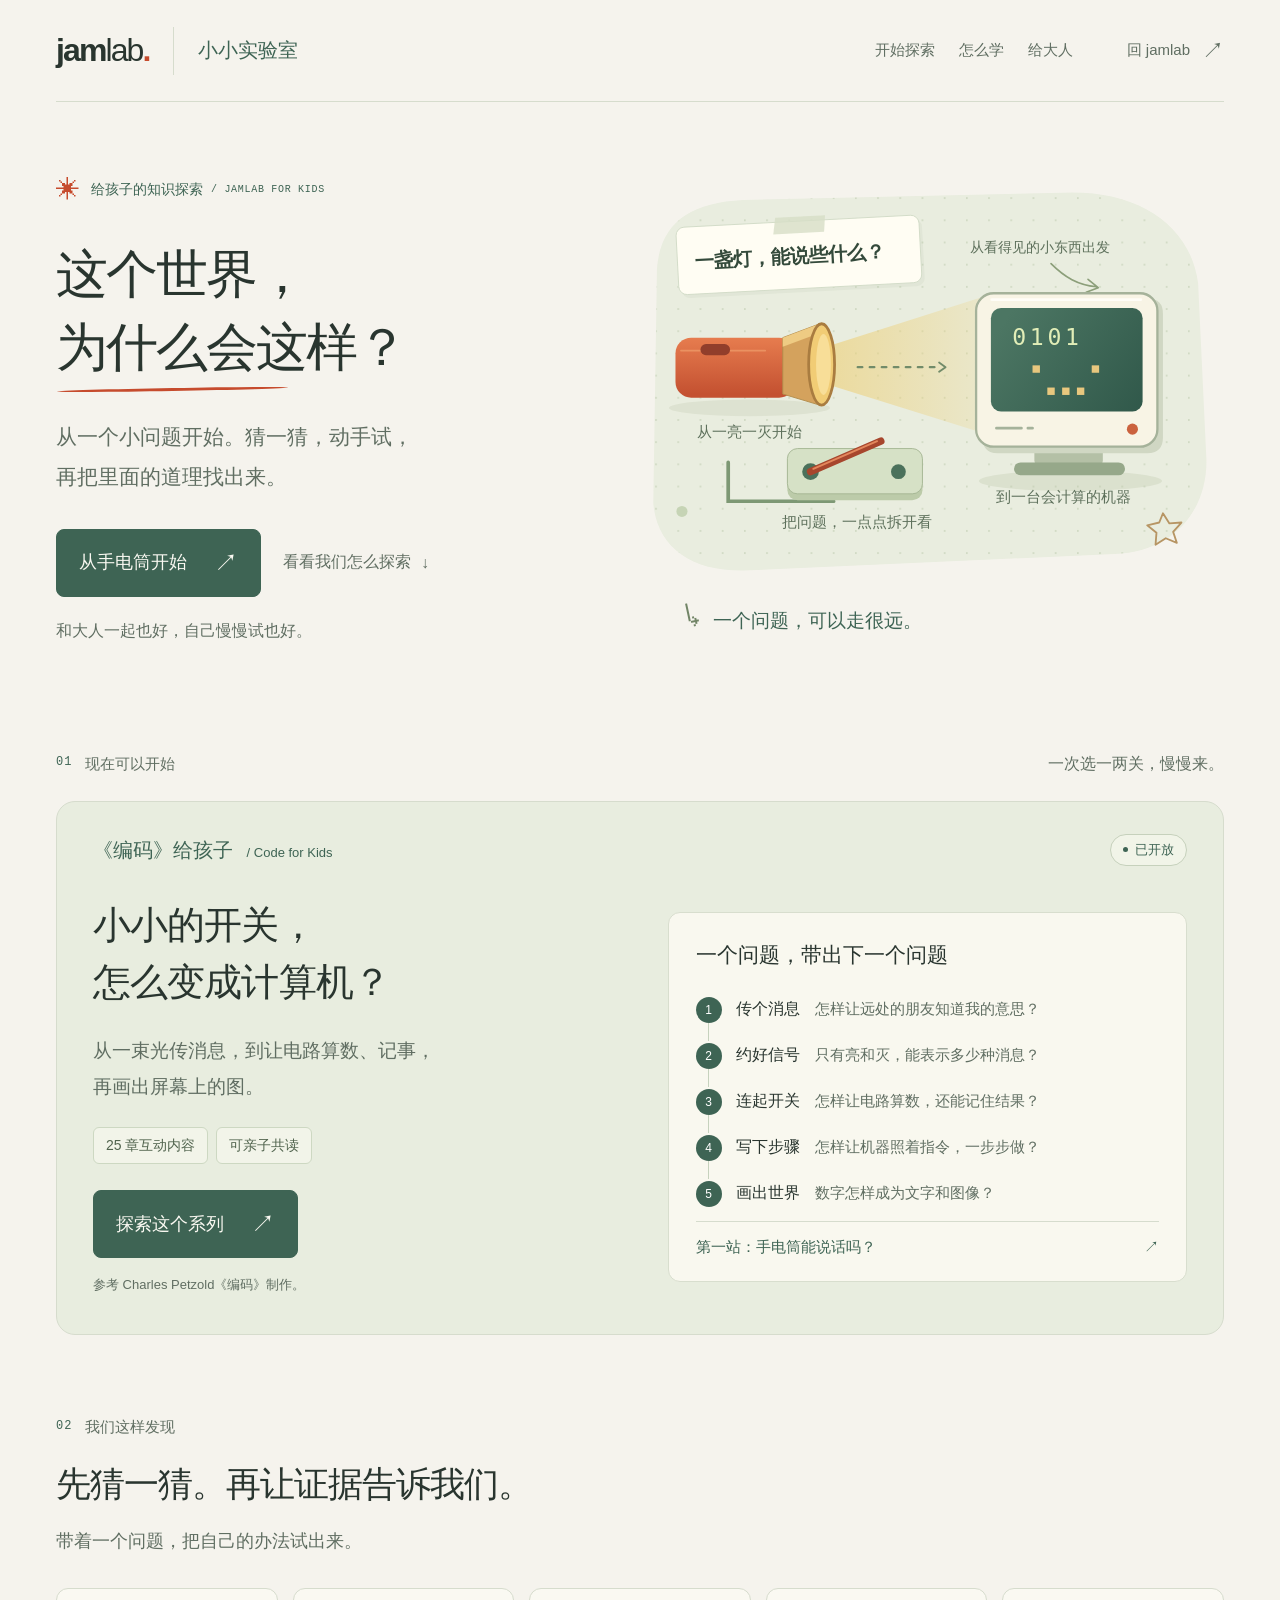
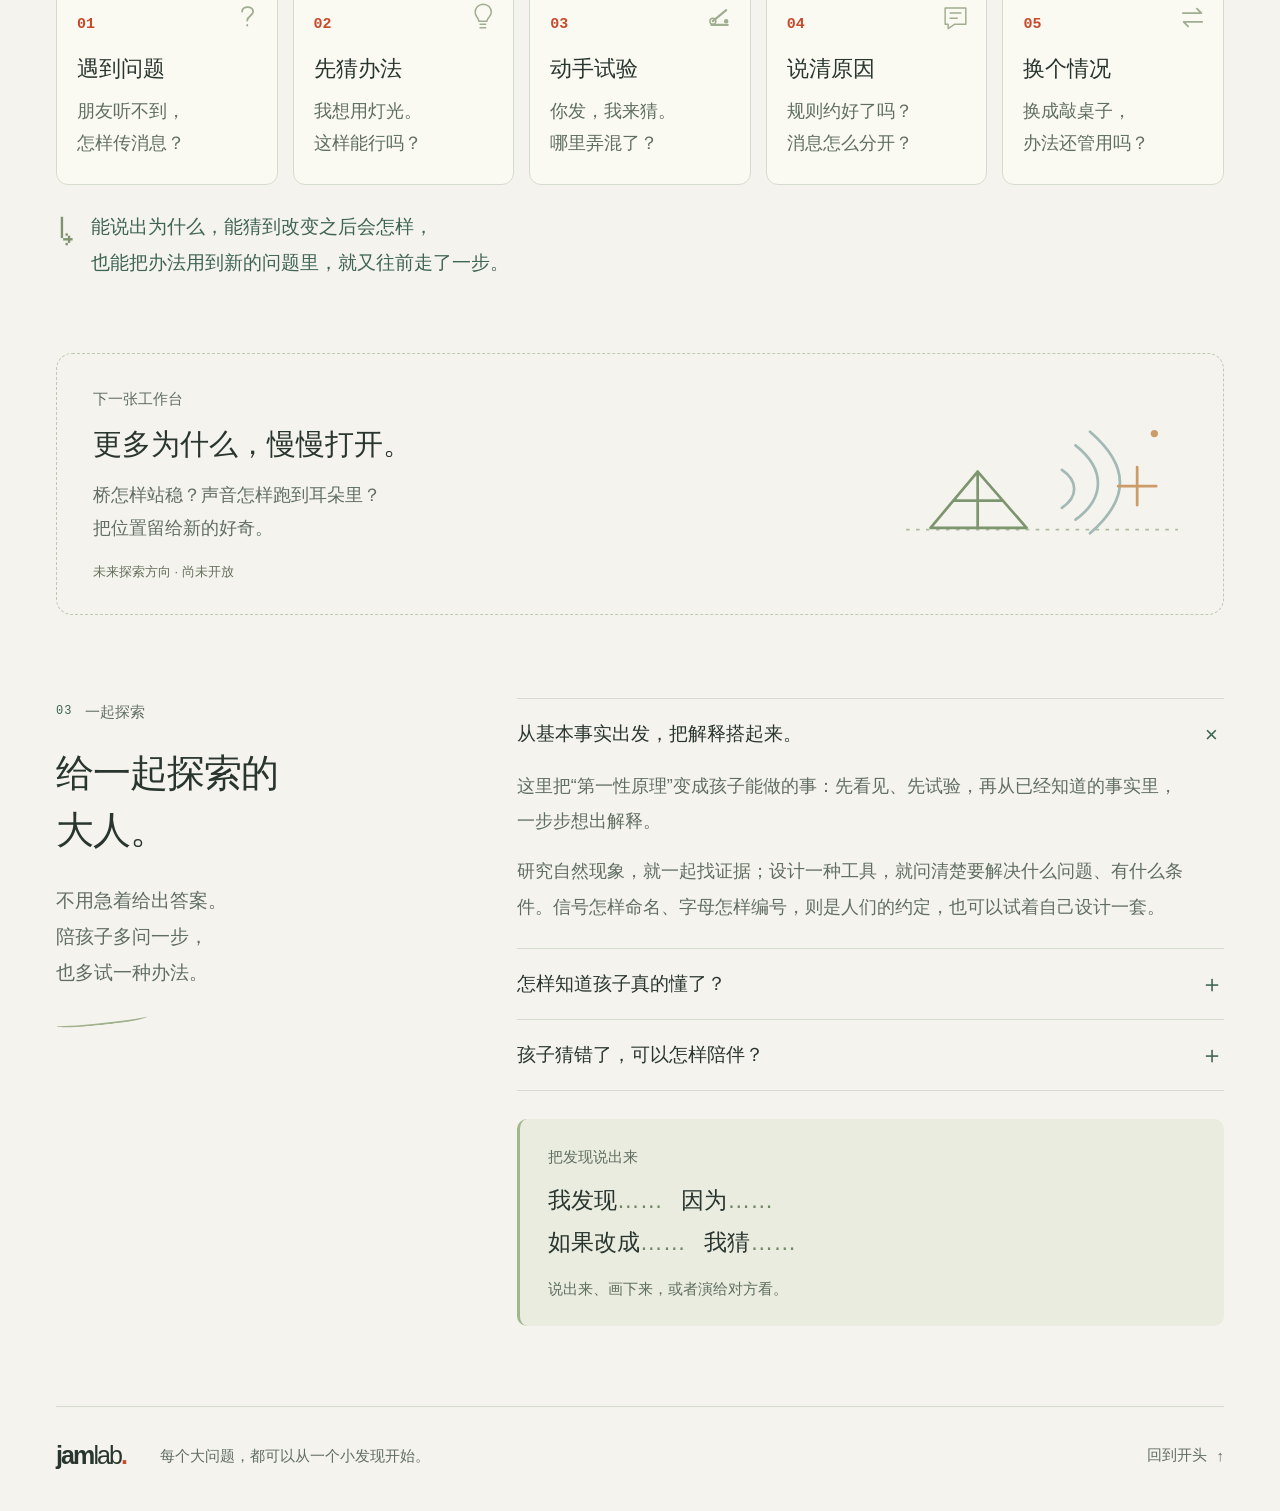
==== kids/index.html @ 2fcd4304 "Add Little Lab children's learning hub" ====
<!doctype html>
<html lang="zh-CN">
<head>
  <meta charset="UTF-8">
  <meta name="viewport" content="width=device-width, initial-scale=1">
  <meta name="theme-color" content="#f5f3ed">
  <meta name="description" content="jamlab 小小实验室，给孩子的知识探索。从一个小问题开始，猜一猜、动手试，理解世界为什么会这样。第一站：《编码》给孩子。">
  <title>小小实验室 — 这个世界，为什么会这样？ · jamlab</title>
  <link rel="canonical" href="https://jamlabq.github.io/kids/">
  <link rel="icon" href="../assets/favicon.svg" type="image/svg+xml">
  <link rel="stylesheet" href="styles.css">
</head>
<body>
  <a class="skip-link" href="#main">跳到主要内容</a>
  <header class="site-header page-width">
    <a class="brand" href="../" aria-label="jamlab 首页">jam<span>lab</span><i>.</i></a>
    <a class="series-name" href="./" aria-current="page">小小实验室</a>
    <nav aria-label="小小实验室导航">
      <a href="#explore">开始探索</a>
      <a href="#how">怎么学</a>
      <a href="#grownups">给大人</a>
    </nav>
    <a class="back-link" href="../">回 jamlab <span aria-hidden="true">↗</span></a>
  </header>

  <main id="main" class="page-width">
    <section class="hero" aria-labelledby="hero-title">
      <div class="hero-copy">
        <p class="eyebrow"><span class="tiny-star" aria-hidden="true">✳</span> 给孩子的知识探索 <span class="english-label">/ JAMLAB FOR KIDS</span></p>
        <h1 id="hero-title">这个世界，<br><span class="underlined">为什么会这样？</span></h1>
        <p class="hero-intro">从一个小问题开始。<br class="mobile-break">猜一猜，动手试，<br>再把里面的道理找出来。</p>
        <div class="hero-actions">
          <a class="button" href="https://jamlabq.github.io/code-for-kids/ch1-flashlight.html">从手电筒开始 <span aria-hidden="true">↗</span></a>
          <a class="text-link" href="#how">看看我们怎么探索 <span aria-hidden="true">↓</span></a>
        </div>
        <p class="small-note">和大人一起也好，自己慢慢试也好。</p>
      </div>
      <figure class="workbench">
        <img src="workbench.svg" width="640" height="450" alt="探索工作台上的手电筒、开关、记录纸和小电脑，串起从灯光到计算机的学习线索。" fetchpriority="high">
        <figcaption><span class="sketch-arrow" aria-hidden="true">↳</span> 一个问题，可以走很远。</figcaption>
      </figure>
    </section>

    <section id="explore" class="section explore" aria-labelledby="explore-title">
      <div class="section-heading"><h2 id="explore-title" class="section-label"><span>01</span> 现在可以开始</h2><p>一次选一两关，慢慢来。</p></div>
      <article class="course-card" aria-labelledby="course-title">
        <div class="course-top"><p>《编码》给孩子 <span lang="en">/ Code for Kids</span></p><span class="open-badge"><i aria-hidden="true"></i> 已开放</span></div>
        <div class="course-layout">
          <div class="course-copy">
            <h3 id="course-title">小小的开关，<br>怎么变成计算机？</h3>
            <p>从一束光传消息，到让电路算数、记事，<br class="wide-break">再画出屏幕上的图。</p>
            <ul class="course-tags" aria-label="专题特点"><li>25 章互动内容</li><li>可亲子共读</li></ul>
            <a class="button" href="https://jamlabq.github.io/code-for-kids/">探索这个系列 <span aria-hidden="true">↗</span></a>
            <p class="course-credit">参考 Charles Petzold《编码》制作。</p>
          </div>
          <div class="course-route">
            <h4>一个问题，带出下一个问题</h4>
            <ol class="question-path">
              <li><span class="path-number">1</span><div><strong>传个消息</strong><span>怎样让远处的朋友知道我的意思？</span></div></li>
              <li><span class="path-number">2</span><div><strong>约好信号</strong><span>只有亮和灭，能表示多少种消息？</span></div></li>
              <li><span class="path-number">3</span><div><strong>连起开关</strong><span>怎样让电路算数，还能记住结果？</span></div></li>
              <li><span class="path-number">4</span><div><strong>写下步骤</strong><span>怎样让机器照着指令，一步步做？</span></div></li>
              <li><span class="path-number">5</span><div><strong>画出世界</strong><span>数字怎样成为文字和图像？</span></div></li>
            </ol>
            <a class="first-stop" href="https://jamlabq.github.io/code-for-kids/ch1-flashlight.html"><span>第一站：手电筒能说话吗？</span><span aria-hidden="true">↗</span></a>
          </div>
        </div>
      </article>
    </section>

    <section id="how" class="section method" aria-labelledby="method-title">
      <p class="section-label"><span>02</span> 我们这样发现</p>
      <h2 id="method-title">先猜一猜。<br class="mobile-break">再让证据告诉我们。</h2>
      <p class="section-intro">带着一个问题，把自己的办法试出来。</p>
      <ol class="discovery-steps">
        <li><span class="step-number" aria-hidden="true">01</span><div><h3>遇到问题</h3><p>朋友听不到，<br>怎样传消息？</p></div><svg class="step-mark" viewBox="0 0 42 42" fill="none" aria-hidden="true"><path d="M15 13c0-8 15-8 15 0 0 6-8 6-8 12M22 31v1" stroke="currentColor" stroke-width="2.5" stroke-linecap="round"/></svg></li>
        <li><span class="step-number" aria-hidden="true">02</span><div><h3>先猜办法</h3><p>我想用灯光。<br>这样能行吗？</p></div><svg class="step-mark" viewBox="0 0 42 42" fill="none" aria-hidden="true"><path d="M17 30h9M17 35h9M16 26c0-5-5-6-5-12a11 11 0 0 1 22 0c0 6-6 7-6 12Z" stroke="currentColor" stroke-width="2" stroke-linejoin="round"/></svg></li>
        <li><span class="step-number" aria-hidden="true">03</span><div><h3>动手试验</h3><p>你发，我来猜。<br>哪里弄混了？</p></div><svg class="step-mark" viewBox="0 0 42 42" fill="none" aria-hidden="true"><path d="M10 31h22M12 26l18-15" stroke="currentColor" stroke-width="3" stroke-linecap="round"/><circle cx="12" cy="26" r="4" stroke="currentColor" stroke-width="2"/><circle cx="30" cy="26" r="3" fill="currentColor"/></svg></li>
        <li><span class="step-number" aria-hidden="true">04</span><div><h3>说清原因</h3><p>规则约好了吗？<br>消息怎么分开？</p></div><svg class="step-mark" viewBox="0 0 42 42" fill="none" aria-hidden="true"><path d="M7 8h28v22H20l-9 6v-6H7Z" stroke="currentColor" stroke-width="2" stroke-linejoin="round"/><path d="M13 15h16M13 22h11" stroke="currentColor" stroke-width="2"/></svg></li>
        <li><span class="step-number" aria-hidden="true">05</span><div><h3>换个情况</h3><p>换成敲桌子，<br>办法还管用吗？</p></div><svg class="step-mark" viewBox="0 0 42 42" fill="none" aria-hidden="true"><path d="M8 15h25l-6-6M34 27H9l6 6" stroke="currentColor" stroke-width="2.5" stroke-linecap="round" stroke-linejoin="round"/></svg></li>
      </ol>
      <div class="understanding-note"><span aria-hidden="true">↳</span><p>能说出<strong>为什么</strong>，能猜到<strong>改变之后会怎样</strong>，<br class="wide-break">也能把办法用到<strong>新的问题</strong>里，就又往前走了一步。</p></div>
    </section>

    <section class="future-workbench" aria-labelledby="future-title">
      <div><p class="section-label">下一张工作台</p><h2 id="future-title">更多为什么，<br class="mobile-break">慢慢打开。</h2><p>桥怎样站稳？声音怎样跑到耳朵里？<br>把位置留给新的好奇。</p><span class="future-status">未来探索方向 · 尚未开放</span></div>
      <svg class="future-illustration" viewBox="0 0 320 164" fill="none" aria-hidden="true"><path d="M10 132h300" stroke="#aebda0" stroke-width="2" stroke-dasharray="4 7"/><path d="m37 130 52-62 54 62M37 130H143M62 100h55M89 68v62" stroke="#7e9670" stroke-width="3" stroke-linecap="round" stroke-linejoin="round"/><path d="M182 108c18-12 18-30 0-42M197 121c33-24 33-56 0-82M213 136c44-38 44-74 0-112" stroke="#a2b9b6" stroke-width="3" stroke-linecap="round"/><path d="M265 63v42M244 84h42" stroke="#cb9b68" stroke-width="3" stroke-linecap="round"/><circle cx="284" cy="26" r="4" fill="#cb9b68"/></svg>
    </section>

    <section id="grownups" class="section grownups" aria-labelledby="grownups-title">
      <div class="grownups-intro"><p class="section-label"><span>03</span> 一起探索</p><h2 id="grownups-title">给一起探索的<br>大人。</h2><p>不用急着给出答案。<br>陪孩子多问一步，<br>也多试一种办法。</p><span class="pencil-line" aria-hidden="true"></span></div>
      <div class="parent-notes">
        <details open>
          <summary>从基本事实出发，把解释搭起来。<span aria-hidden="true">＋</span></summary>
          <div class="detail-body"><p>这里把“第一性原理”变成孩子能做的事：先看见、先试验，再从已经知道的事实里，一步步想出解释。</p><p>研究自然现象，就一起找证据；设计一种工具，就问清楚要解决什么问题、有什么条件。信号怎样命名、字母怎样编号，则是人们的约定，也可以试着自己设计一套。</p></div>
        </details>
        <details>
          <summary>怎样知道孩子真的懂了？<span aria-hidden="true">＋</span></summary>
          <div class="detail-body"><p>请孩子用自己的话、图画或演示来解释。再改一个条件，先猜结果，然后一起验证。</p><p>比如用灯传消息后，问：“去掉中间的停顿，还能读懂吗？”“换成敲桌子，这个办法还管用吗？”能找到问题、说明原因、尝试改进，都是理解在发生的证据。</p></div>
        </details>
        <details>
          <summary>孩子猜错了，可以怎样陪伴？<span aria-hidden="true">＋</span></summary>
          <div class="detail-body"><p>先问：“你看到了什么，让你这样猜？”然后一起试一试。新发现和原来的想法不一样，就一起修改解释。</p><p>一次只探索一个小问题也很好。孩子可以回头再玩，不必一次记住全部词语。碰到暂时解释不了的地方，可以一起把问题记下来。</p></div>
        </details>
        <div class="conversation-card"><p class="section-label">把发现说出来</p><p>我发现<span>……</span> 因为<span>……</span><br>如果改成<span>……</span> 我猜<span>……</span></p><span>说出来、画下来，或者演给对方看。</span></div>
      </div>
    </section>
  </main>
  <footer class="site-footer page-width"><a class="brand" href="../" aria-label="回到 jamlab 首页">jam<span>lab</span><i>.</i></a><p>每个大问题，都可以从一个小发现开始。</p><a href="#main">回到开头 <span aria-hidden="true">↑</span></a></footer>
</body>
</html>
---- kids/styles.css ----
@charset "UTF-8";
:root {
  --paper: #f5f3ed;
  --ink: #29352f;
  --muted: #606e62;
  --green: #3e6454;
  --orange: #c64b2d;
  --line: #d6dccd;
  --sage: #e8eddf;
  --card: #faf9f2;
  font-family: Arial, "PingFang SC", "Microsoft YaHei", sans-serif;
  font-synthesis: none;
  color-scheme: light;
}
* { box-sizing: border-box; }
html { scroll-behavior: smooth; scroll-padding-top: 28px; }
body { margin: 0; background: var(--paper); color: var(--ink); -webkit-font-smoothing: antialiased; }
a { color: inherit; text-decoration: none; touch-action: manipulation; }
a:focus-visible, summary:focus-visible { outline: 3px solid var(--orange); outline-offset: 5px; border-radius: 5px; }
a, summary { -webkit-tap-highlight-color: transparent; }
h1, h2, h3, h4, p, figure { margin: 0; }
img, svg { display: block; max-width: 100%; }
::selection { background: #eacda5; color: var(--ink); }
.page-width { width: min(1296px, calc(100% - 112px)); margin-inline: auto; }
.skip-link { position: fixed; left: 20px; top: 10px; z-index: 10; padding: 15px 22px; color: white; background: var(--green); transform: translateY(-180%); }
.skip-link:focus { transform: none; }
.site-header { display: flex; flex-wrap: wrap; align-items: center; gap: 24px; min-height: 102px; padding-block: 18px; border-bottom: 1px solid var(--line); }
.brand { display: inline-flex; align-items: center; min-height: 48px; font-size: 32px; font-weight: 800; letter-spacing: -1.9px; }
.brand span { font-weight: 400; }
.brand i { font-style: normal; color: var(--orange); }
.series-name { display: flex; align-items: center; min-height: 48px; padding-left: 24px; border-left: 1px solid var(--line); font-size: 20px; font-weight: 600; color: var(--green); }
.site-header nav { margin-left: auto; display: flex; flex-wrap: wrap; gap: 24px; }
.site-header nav a, .back-link { display: inline-flex; align-items: center; min-height: 48px; font-size: 15px; color: var(--muted); }
.site-header nav a:hover, .back-link:hover { color: var(--orange); }
.back-link { gap: 12px; margin-left: 30px; }
.back-link span { font-size: 22px; }
.hero { display: grid; grid-template-columns: 1fr 1.08fr; align-items: center; gap: 28px; padding: 66px 0 62px; }
.hero-copy, .workbench { min-width: 0; }
.eyebrow { display: flex; align-items: center; flex-wrap: wrap; gap: 8px; font-size: 14px; line-height: 1.8; color: var(--green); font-weight: 600; }
.tiny-star { font-size: 24px; color: var(--orange); margin-right: 3px; }
.english-label { font: 10px/1.8 ui-monospace, monospace; letter-spacing: .7px; }
h1 { font-size: clamp(40px, 4.1vw, 60px); line-height: 1.38; letter-spacing: -2px; font-weight: 750; margin-top: 27px; }
.underlined { position: relative; display: inline-block; }
.underlined::after { content: ""; position: absolute; left: 1px; bottom: -8px; width: 66%; height: 3px; border-radius: 50%; background: var(--orange); transform: rotate(-1deg); }
.hero-intro { font-size: 21px; line-height: 1.9; color: var(--muted); margin-top: 34px; }
.hero-actions { display: flex; align-items: center; flex-wrap: wrap; gap: 16px 22px; margin-top: 32px; }
.button { display: inline-flex; align-items: center; justify-content: space-between; gap: 27px; padding: 15px 22px; min-height: 56px; border: 1px solid var(--green); border-radius: 8px; color: var(--card); background: var(--green); font-size: 18px; font-weight: 600; line-height: 1.5; transition: background .18s, box-shadow .18s; }
.button:hover { background: #2d5142; box-shadow: 0 4px 0 #244f4217; }
.button span { font-size: 24px; font-weight: 400; }
.text-link { display: inline-flex; align-items: center; gap: 10px; min-height: 48px; font-size: 16px; color: var(--muted); }
.text-link:hover { color: var(--orange); }
.small-note { margin-top: 20px; font-size: 16px; line-height: 1.8; color: var(--muted); }
.workbench { align-self: center; }
.workbench img { width: 100%; height: auto; }
.workbench figcaption { display: flex; align-items: center; gap: 12px; padding: 12px 0 0 9%; color: var(--green); font-size: 19px; font-weight: 600; }
.sketch-arrow { font-size: 32px; color: #728567; font-weight: 400; transform: rotate(-12deg); }
.mobile-break { display: none; }
.section { padding-top: 42px; }
.section-label { display: flex; gap: 13px; align-items: center; font-size: 15px; line-height: 1.8; color: var(--muted); font-weight: 500; }
.section-label > span { font: 12px/1.8 ui-monospace, monospace; letter-spacing: 1px; color: var(--green); }
.section-heading { display: flex; align-items: center; flex-wrap: wrap; justify-content: space-between; gap: 12px; margin-bottom: 24px; }
.section-heading > p { font-size: 16px; line-height: 1.7; color: var(--muted); }
.course-card { padding: 30px 36px 36px; border: 1px solid var(--line); border-radius: 19px; background: var(--sage); }
.course-top { display: flex; justify-content: space-between; align-items: center; gap: 18px; margin-bottom: 28px; }
.course-top > p { font-size: 20px; line-height: 1.8; color: var(--green); font-weight: 600; }
.course-top > p span { font-size: 13px; font-weight: 400; margin-left: 8px; white-space: nowrap; }
.open-badge { display: inline-flex; align-items: center; gap: 7px; padding: 6px 12px; border: 1px solid #c6d1bc; border-radius: 20px; font-size: 13px; color: var(--green); white-space: nowrap; background: #f1f4e8; }
.open-badge i { width: 5px; height: 5px; background: var(--green); border-radius: 50%; }
.course-layout { display: grid; grid-template-columns: 1.02fr 1fr; gap: 45px; align-items: center; }
.course-copy h3 { font-size: clamp(30px, 3vw, 42px); line-height: 1.5; letter-spacing: -.9px; }
.course-copy > p { font-size: 19px; line-height: 1.9; color: var(--muted); margin-top: 22px; }
.course-tags { display: flex; flex-wrap: wrap; gap: 8px; padding: 0; margin: 22px 0 26px; list-style: none; }
.course-tags li { padding: 7px 12px; border: 1px solid #cdd8c2; border-radius: 6px; background: #f2f4e9; color: #50634d; font-size: 14px; line-height: 1.5; }
.course-copy .course-credit { font-size: 13px; margin-top: 15px; }
.course-route { padding: 24px 27px 8px; background: #f9f8ef; border: 1px solid #d8dece; border-radius: 12px; }
.course-route h4 { font-size: 21px; line-height: 1.7; font-weight: 600; }
.question-path { list-style: none; padding: 0; margin: 23px 0 14px; }
.question-path li { position: relative; display: flex; gap: 14px; padding-bottom: 19px; }
.question-path li:last-child { padding-bottom: 0; }
.question-path li:not(:last-child)::after { content: ""; position: absolute; top: 27px; bottom: 1px; left: 12px; width: 1px; background: #c6d2bd; }
.path-number { flex-shrink: 0; display: flex; width: 26px; height: 26px; align-items: center; justify-content: center; background: var(--green); color: white; border-radius: 50%; font-size: 12px; margin-top: 1px; }
.question-path li > div { display: flex; flex-wrap: wrap; gap: 4px 15px; align-items: baseline; line-height: 1.65; }
.question-path strong { font-size: 16px; font-weight: 600; }
.question-path li > div > span { font-size: 15px; color: var(--muted); }
.first-stop { display: flex; align-items: center; justify-content: space-between; min-height: 52px; gap: 10px; border-top: 1px solid var(--line); color: var(--green); font-size: 15px; line-height: 1.7; font-weight: 600; padding: 10px 0; }
.first-stop:hover { color: var(--orange); }
.method { padding-top: 78px; }
.method h2 { font-size: clamp(28px, 2.7vw, 38px); letter-spacing: -1px; line-height: 1.6; margin-top: 17px; }
.section-intro { margin-top: 13px; color: var(--muted); font-size: 18px; line-height: 1.8; }
.discovery-steps { display: grid; grid-template-columns: repeat(5, minmax(0,1fr)); gap: 15px; list-style: none; padding: 0; margin: 30px 0 0; }
.discovery-steps li { position: relative; padding: 22px 20px 24px; border: 1px solid var(--line); border-radius: 12px; background: var(--card); }
.step-number { display: block; color: var(--orange); font: 600 15px/1.8 ui-monospace, monospace; margin-bottom: 13px; }
.discovery-steps h3 { font-size: 22px; line-height: 1.6; font-weight: 600; }
.discovery-steps p { font-size: 18px; line-height: 1.8; color: var(--muted); margin-top: 9px; }
.step-mark { position: absolute; top: 13px; right: 15px; width: 31px; height: 31px; color: #a0ad91; }
.understanding-note { display: flex; gap: 16px; align-items: flex-start; padding-top: 24px; color: var(--green); }
.understanding-note > span { font: 38px/1.5 Georgia,serif; color: #81936d; }
.understanding-note p { font-size: 19px; line-height: 1.9; }
.understanding-note strong { font-weight: 600; }
.future-workbench { display: flex; align-items: center; justify-content: space-between; gap: 35px; margin-top: 72px; padding: 31px 36px; border: 1px dashed #bdc9b0; border-radius: 16px; }
.future-workbench h2 { font-size: 29px; line-height: 1.6; margin-top: 9px; font-weight: 600; }
.future-workbench > div > p:not(.section-label) { font-size: 18px; line-height: 1.8; color: var(--muted); margin-top: 12px; }
.future-status { display: inline-block; font-size: 13px; line-height: 1.7; color: #64705c; margin-top: 17px; }
.future-illustration { width: 290px; flex-shrink: 0; }
.grownups { display: grid; grid-template-columns: .7fr 1.3fr; gap: 80px; padding: 83px 0 80px; }
.grownups-intro h2 { font-size: 38px; line-height: 1.5; margin-top: 20px; letter-spacing: -1px; }
.grownups-intro > p:not(.section-label) { font-size: 19px; line-height: 1.9; color: var(--muted); margin-top: 24px; }
.pencil-line { display: block; width: 92px; height: 8px; margin-top: 26px; border-bottom: 2px solid #a2b18e; border-radius: 50%; transform: rotate(-6deg); }
.parent-notes details { border-top: 1px solid var(--line); }
.parent-notes details:last-of-type { border-bottom: 1px solid var(--line); }
summary { display: flex; justify-content: space-between; align-items: center; gap: 17px; cursor: pointer; list-style: none; font-size: 19px; font-weight: 500; line-height: 1.7; padding: 19px 0; min-height: 64px; touch-action: manipulation; }
summary::-webkit-details-marker { display: none; }
summary > span { flex-shrink: 0; font-size: 24px; font-weight: 400; line-height: 1; color: var(--green); transition: transform .18s; }
details[open] summary > span { transform: rotate(45deg); }
summary:hover { color: var(--green); }
.detail-body { padding: 0 30px 23px 0; }
.detail-body p { font-size: 18px; line-height: 1.95; color: var(--muted); }
.detail-body p + p { margin-top: 15px; }
.conversation-card { background: #e9ecdf; border-radius: 10px; padding: 24px 28px; margin-top: 28px; border-left: 3px solid #a1b68c; }
.conversation-card > p:not(.section-label) { font-size: 23px; font-weight: 500; line-height: 1.8; margin-top: 10px; }
.conversation-card > p > span { color: #728766; margin-right: 12px; }
.conversation-card > span { display: block; color: var(--muted); font-size: 15px; line-height: 1.8; margin-top: 12px; }
.site-footer { display: flex; align-items: center; flex-wrap: wrap; gap: 20px; border-top: 1px solid var(--line); padding: 24px 0 32px; }
.site-footer .brand { font-size: 25px; }
.site-footer p { font-size: 15px; line-height: 1.8; color: var(--muted); margin-left: 14px; }
.site-footer > a:last-child { display: inline-flex; align-items: center; gap: 10px; min-height: 48px; font-size: 15px; color: var(--muted); margin-left: auto; }
@media (max-width: 1100px) {
  .page-width { width: calc(100% - 72px); }
  .hero { grid-template-columns: 1fr 1fr; gap: 15px; padding-top: 45px; }
  .hero h1 { font-size: 44px; }
  .hero-intro { font-size: 19px; }
  .english-label { display: none; }
  .site-header { gap: 18px; }
  .site-header nav { gap: 18px; }
  .back-link { margin-left: 8px; }
  .series-name { padding-left: 18px; }
  .course-card { padding: 26px; }
  .course-layout { gap: 28px; }
  .course-copy h3 { font-size: 33px; }
  .wide-break { display: none; }
  .course-route { padding: 20px 22px 6px; }
  .discovery-steps { gap: 10px; }
  .discovery-steps li { padding: 20px 14px; }
  .discovery-steps h3 { font-size: 20px; }
  .discovery-steps p { font-size: 17px; }
  .grownups { gap: 45px; }
}
@media (max-width: 850px) {
  .page-width { width: calc(100% - 48px); }
  .site-header { gap: 12px 18px; padding-block: 14px; }
  .series-name { font-size: 18px; }
  .site-header nav { width: 100%; order: 4; justify-content: center; gap: 40px; border-top: 1px solid var(--line); padding-top: 6px; }
  .back-link { margin-left: auto; }
  .hero { grid-template-columns: 1fr; padding: 40px 0; }
  .hero-copy { text-align: center; }
  .eyebrow, .hero-actions { justify-content: center; }
  .hero h1 { font-size: 50px; }
  .hero-intro { margin-top: 27px; }
  .hero-actions { margin-top: 26px; }
  .workbench { width: min(590px,100%); justify-self: center; margin-top: 15px; }
  .workbench figcaption { justify-content: center; padding-left: 0; }
  .course-layout { grid-template-columns: 1fr; gap: 30px; }
  .course-copy h3 { font-size: 37px; }
  .course-route { padding-inline: 26px; }
  .question-path li > div { gap: 7px 20px; }
  .question-path li > div > span { font-size: 16px; }
  .method { padding-top: 63px; }
  .discovery-steps { grid-template-columns: 1fr; gap: 0; }
  .discovery-steps li { display: flex; align-items: flex-start; gap: 22px; border: 0; border-radius: 0; padding: 19px 0; background: transparent; }
  .discovery-steps li + li { border-top: 1px solid var(--line); }
  .step-number { display: flex; align-items: center; justify-content: center; flex-shrink: 0; border-radius: 50%; width: 40px; height: 40px; background: var(--green); color: var(--card); font-size: 14px; margin: 2px 0 0; }
  .discovery-steps li > div { padding-right: 40px; }
  .discovery-steps h3 { font-size: 23px; }
  .discovery-steps p { font-size: 18px; margin-top: 3px; }
  .discovery-steps p br { display: none; }
  .step-mark { top: 24px; right: 4px; }
  .future-workbench { padding: 27px; gap: 15px; }
  .future-illustration { width: 180px; }
  .grownups { grid-template-columns: 1fr; padding-top: 64px; gap: 30px; }
  .grownups-intro h2 { font-size: 32px; }
  .grownups-intro h2 br, .grownups-intro > p br { display: none; }
  .grownups-intro > p:not(.section-label) { margin-top: 14px; }
  .pencil-line { display: none; }
  .site-footer p { margin-left: 0; }
}
@media (max-width: 540px) {
  .page-width { width: calc(100% - 40px); }
  .site-header { gap: 10px 12px; }
  .brand { font-size: 28px; }
  .series-name { font-size: 16px; padding-left: 13px; }
  .back-link { font-size: 12px; gap: 4px; }
  .back-link span { font-size: 18px; }
  .site-header nav { gap: 28px; }
  .site-header nav a { font-size: 15px; }
  .hero { padding-top: 32px; gap: 16px; }
  .hero-copy { text-align: left; }
  .eyebrow, .hero-actions { justify-content: flex-start; }
  .eyebrow { font-size: 14px; }
  .hero h1 { font-size: clamp(33px, 9.3vw, 48px); letter-spacing: -1px; margin-top: 20px; line-height: 1.45; }
  .hero-intro { font-size: 19px; line-height: 1.9; margin-top: 28px; }
  .mobile-break { display: block; }
  .hero-actions { flex-direction: column; align-items: flex-start; gap: 5px; margin-top: 25px; }
  .button { min-height: 56px; font-size: 18px; }
  .text-link { font-size: 16px; }
  .small-note { font-size: 15px; margin-top: 12px; }
  .workbench { width: calc(100% + 20px); max-width: none; margin-top: 7px; }
  .workbench figcaption { padding-top: 4px; font-size: 16px; }
  .section { padding-top: 34px; }
  .section-heading { align-items: flex-start; flex-direction: column; gap: 8px; margin-bottom: 20px; }
  .section-heading > p { font-size: 15px; }
  .section-label { font-size: 14px; }
  .course-card { padding: 22px 20px; border-radius: 15px; }
  .course-top { align-items: flex-start; gap: 12px; margin-bottom: 24px; }
  .course-top > p { font-size: 18px; }
  .course-top > p span { display: block; font-size: 12px; margin-left: 0; }
  .open-badge { padding: 5px 9px; font-size: 12px; margin-top: 3px; }
  .course-copy h3 { font-size: clamp(26px,7.6vw,35px); letter-spacing: -.6px; line-height: 1.5; }
  .course-copy > p { font-size: 18px; line-height: 1.85; margin-top: 19px; }
  .course-tags { gap: 6px; margin: 18px 0 23px; }
  .course-tags li { font-size: 13px; padding: 6px 9px; }
  .course-copy .course-credit { font-size: 12px; line-height: 1.8; }
  .course-route { padding: 19px 16px 4px; }
  .course-route h4 { font-size: 18px; }
  .question-path { margin-top: 19px; }
  .question-path li { gap: 11px; padding-bottom: 20px; }
  .question-path li > div { display: block; }
  .question-path li > div > span { display: block; font-size: 15px; margin-top: 3px; }
  .first-stop { font-size: 14px; }
  .method { padding-top: 57px; }
  .method h2 { font-size: 29px; line-height: 1.5; margin-top: 18px; }
  .section-intro { font-size: 17px; }
  .discovery-steps { margin-top: 22px; }
  .discovery-steps li { gap: 16px; }
  .discovery-steps h3 { font-size: 21px; }
  .discovery-steps p { font-size: 17px; }
  .discovery-steps li > div { padding-right: 26px; }
  .step-mark { width: 25px; height: 25px; }
  .understanding-note { gap: 10px; padding-top: 19px; }
  .understanding-note p { font-size: 18px; }
  .future-workbench { padding: 24px; margin-top: 48px; flex-direction: column; align-items: flex-start; gap: 15px; }
  .future-workbench h2 { font-size: 27px; }
  .future-workbench > div > p:not(.section-label) { font-size: 17px; }
  .future-illustration { width: 210px; align-self: flex-end; }
  .grownups { padding: 56px 0 45px; gap: 27px; }
  .grownups-intro h2 { font-size: 29px; }
  .grownups-intro > p:not(.section-label) { font-size: 18px; }
  summary { font-size: 18px; gap: 12px; }
  .detail-body { padding-right: 0; }
  .detail-body p { font-size: 17px; }
  .conversation-card { padding: 22px 19px; }
  .conversation-card > p:not(.section-label) { font-size: 21px; }
  .conversation-card > p > span { margin-right: 4px; }
  .site-footer { gap: 10px; }
  .site-footer p { order: 3; width: 100%; font-size: 14px; }
}
@media (max-width: 360px) {
  .page-width { width: calc(100% - 32px); }
  .site-header { gap: 6px 9px; }
  .brand { font-size: 25px; }
  .series-name { padding-left: 10px; font-size: 15px; }
  .back-link { font-size: 11px; }
  .course-card { padding: 19px 16px; }
  .course-route { padding-inline: 13px; }
}
@media (prefers-reduced-motion: reduce) {
  html { scroll-behavior: auto; }
  *, *::before, *::after { transition: none !important; animation: none !important; }
}
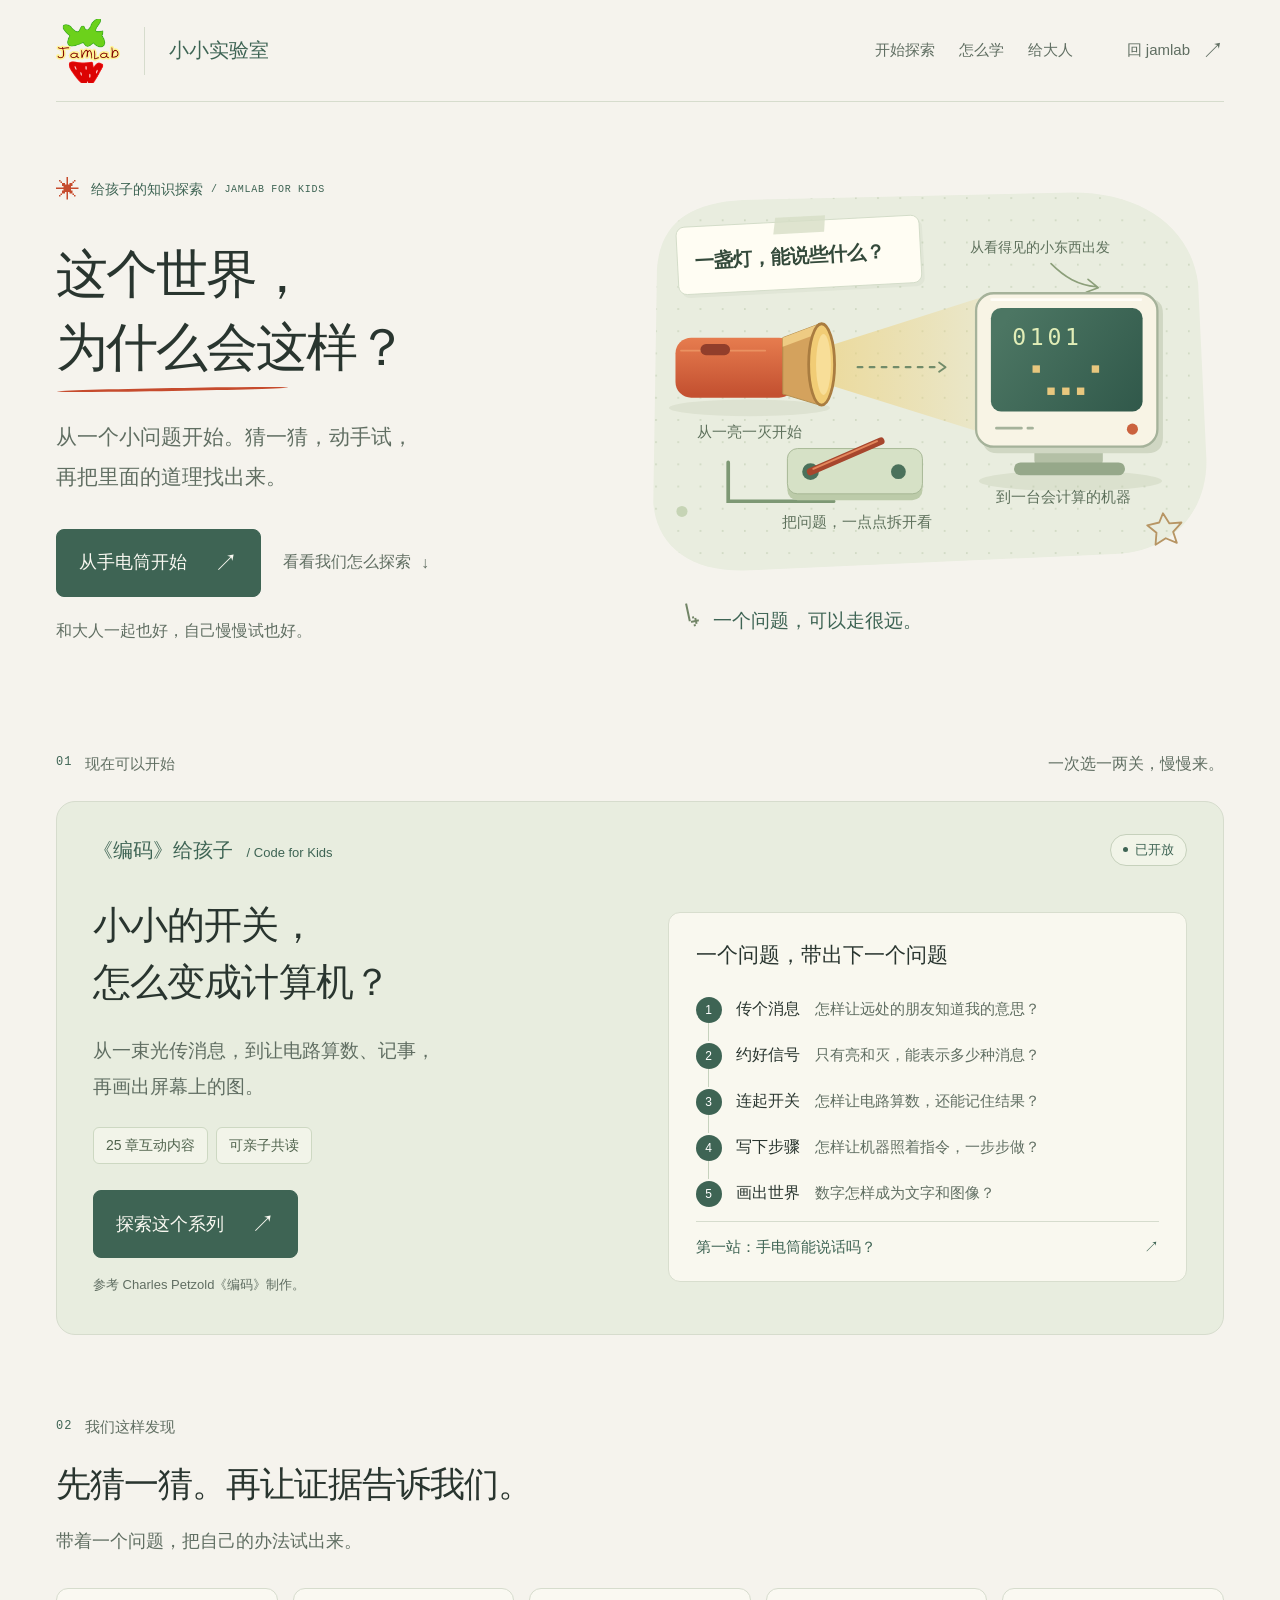
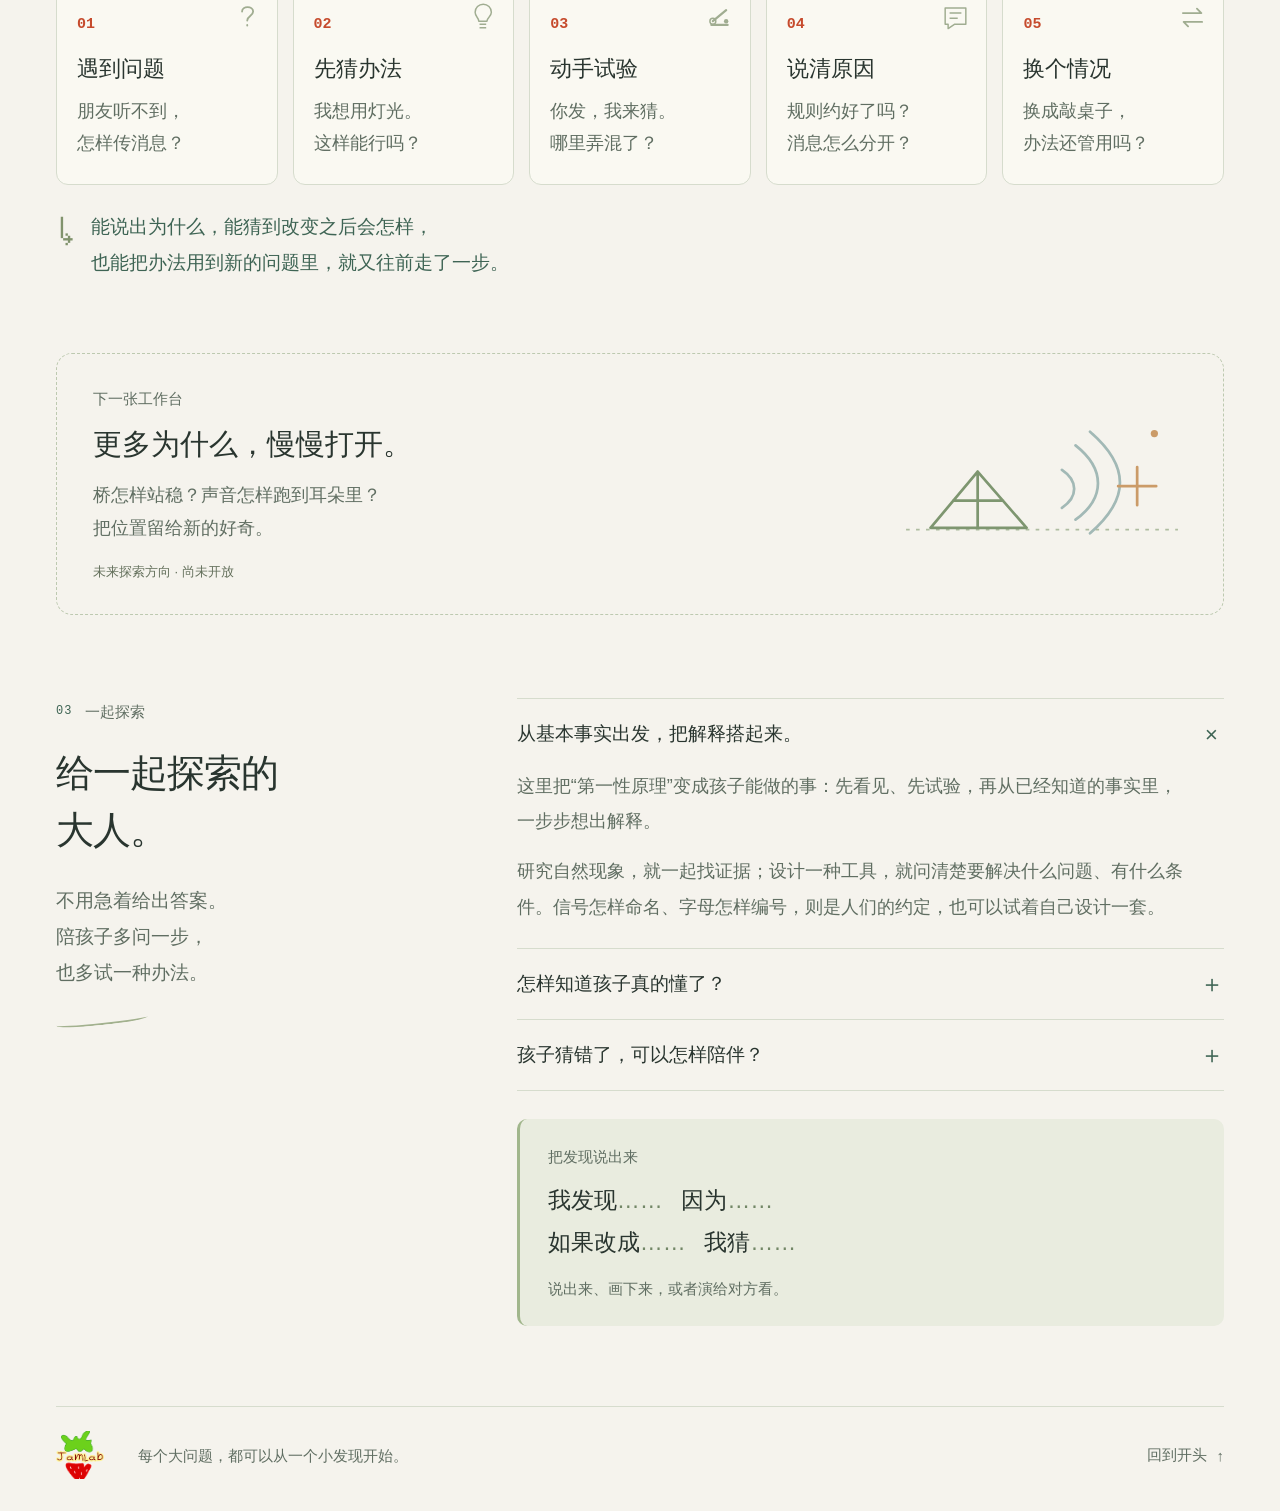
==== commit 7d65ba1a: "Use supplied jamlab logo across the site" ====
--- a/kids/index.html
+++ b/kids/index.html
@@ -7,13 +7,13 @@
   <meta name="description" content="jamlab 小小实验室，给孩子的知识探索。从一个小问题开始，猜一猜、动手试，理解世界为什么会这样。第一站：《编码》给孩子。">
   <title>小小实验室 — 这个世界，为什么会这样？ · jamlab</title>
   <link rel="canonical" href="https://jamlabq.github.io/kids/">
-  <link rel="icon" href="../assets/favicon.svg" type="image/svg+xml">
+  <link rel="icon" href="../assets/favicon.png" type="image/png" sizes="32x32">
   <link rel="stylesheet" href="styles.css">
 </head>
 <body>
   <a class="skip-link" href="#main">跳到主要内容</a>
   <header class="site-header page-width">
-    <a class="brand" href="../" aria-label="jamlab 首页">jam<span>lab</span><i>.</i></a>
+    <a class="brand" href="../" aria-label="jamlab 首页"><img class="brand-logo" src="../assets/jamlab-logo.png" alt="jamlab" width="460" height="460"></a>
     <a class="series-name" href="./" aria-current="page">小小实验室</a>
     <nav aria-label="小小实验室导航">
       <a href="#explore">开始探索</a>
@@ -106,6 +106,6 @@
       </div>
     </section>
   </main>
-  <footer class="site-footer page-width"><a class="brand" href="../" aria-label="回到 jamlab 首页">jam<span>lab</span><i>.</i></a><p>每个大问题，都可以从一个小发现开始。</p><a href="#main">回到开头 <span aria-hidden="true">↑</span></a></footer>
+  <footer class="site-footer page-width"><a class="brand" href="../" aria-label="回到 jamlab 首页"><img class="brand-logo" src="../assets/jamlab-logo.png" alt="jamlab" width="460" height="460"></a><p>每个大问题，都可以从一个小发现开始。</p><a href="#main">回到开头 <span aria-hidden="true">↑</span></a></footer>
 </body>
 </html>
--- a/kids/styles.css
+++ b/kids/styles.css
@@ -25,9 +25,8 @@
 .skip-link { position: fixed; left: 20px; top: 10px; z-index: 10; padding: 15px 22px; color: white; background: var(--green); transform: translateY(-180%); }
 .skip-link:focus { transform: none; }
 .site-header { display: flex; flex-wrap: wrap; align-items: center; gap: 24px; min-height: 102px; padding-block: 18px; border-bottom: 1px solid var(--line); }
-.brand { display: inline-flex; align-items: center; min-height: 48px; font-size: 32px; font-weight: 800; letter-spacing: -1.9px; }
-.brand span { font-weight: 400; }
-.brand i { font-style: normal; color: var(--orange); }
+.brand { display: inline-flex; align-items: center; flex-shrink: 0; min-width: 48px; min-height: 48px; }
+.brand-logo { display: block; width: 64px; height: 64px; object-fit: contain; }
 .series-name { display: flex; align-items: center; min-height: 48px; padding-left: 24px; border-left: 1px solid var(--line); font-size: 20px; font-weight: 600; color: var(--green); }
 .site-header nav { margin-left: auto; display: flex; flex-wrap: wrap; gap: 24px; }
 .site-header nav a, .back-link { display: inline-flex; align-items: center; min-height: 48px; font-size: 15px; color: var(--muted); }
@@ -121,7 +120,7 @@
 .conversation-card > p > span { color: #728766; margin-right: 12px; }
 .conversation-card > span { display: block; color: var(--muted); font-size: 15px; line-height: 1.8; margin-top: 12px; }
 .site-footer { display: flex; align-items: center; flex-wrap: wrap; gap: 20px; border-top: 1px solid var(--line); padding: 24px 0 32px; }
-.site-footer .brand { font-size: 25px; }
+.site-footer .brand-logo { width: 48px; height: 48px; }
 .site-footer p { font-size: 15px; line-height: 1.8; color: var(--muted); margin-left: 14px; }
 .site-footer > a:last-child { display: inline-flex; align-items: center; gap: 10px; min-height: 48px; font-size: 15px; color: var(--muted); margin-left: auto; }
 @media (max-width: 1100px) {
@@ -186,7 +185,7 @@
 @media (max-width: 540px) {
   .page-width { width: calc(100% - 40px); }
   .site-header { gap: 10px 12px; }
-  .brand { font-size: 28px; }
+  .brand-logo { width: 56px; height: 56px; }
   .series-name { font-size: 16px; padding-left: 13px; }
   .back-link { font-size: 12px; gap: 4px; }
   .back-link span { font-size: 18px; }
@@ -256,7 +255,6 @@
 @media (max-width: 360px) {
   .page-width { width: calc(100% - 32px); }
   .site-header { gap: 6px 9px; }
-  .brand { font-size: 25px; }
   .series-name { padding-left: 10px; font-size: 15px; }
   .back-link { font-size: 11px; }
   .course-card { padding: 19px 16px; }
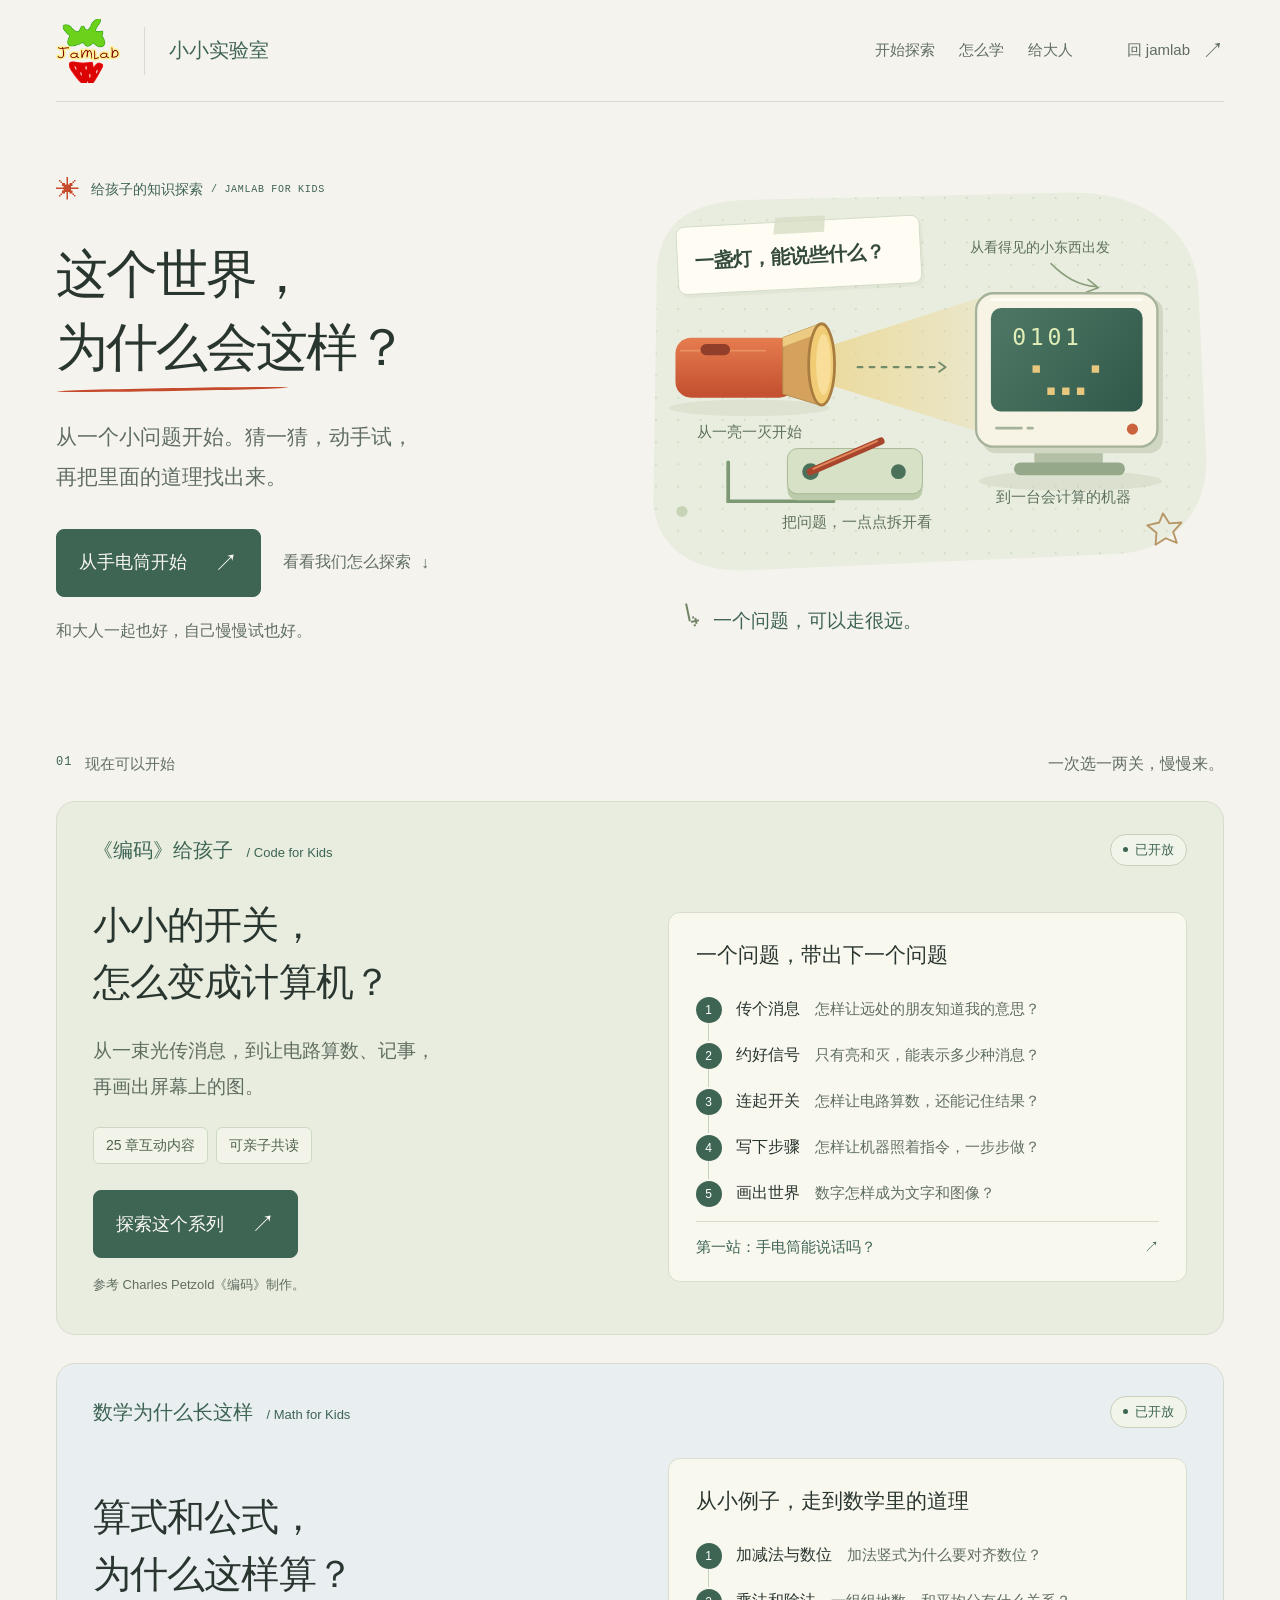
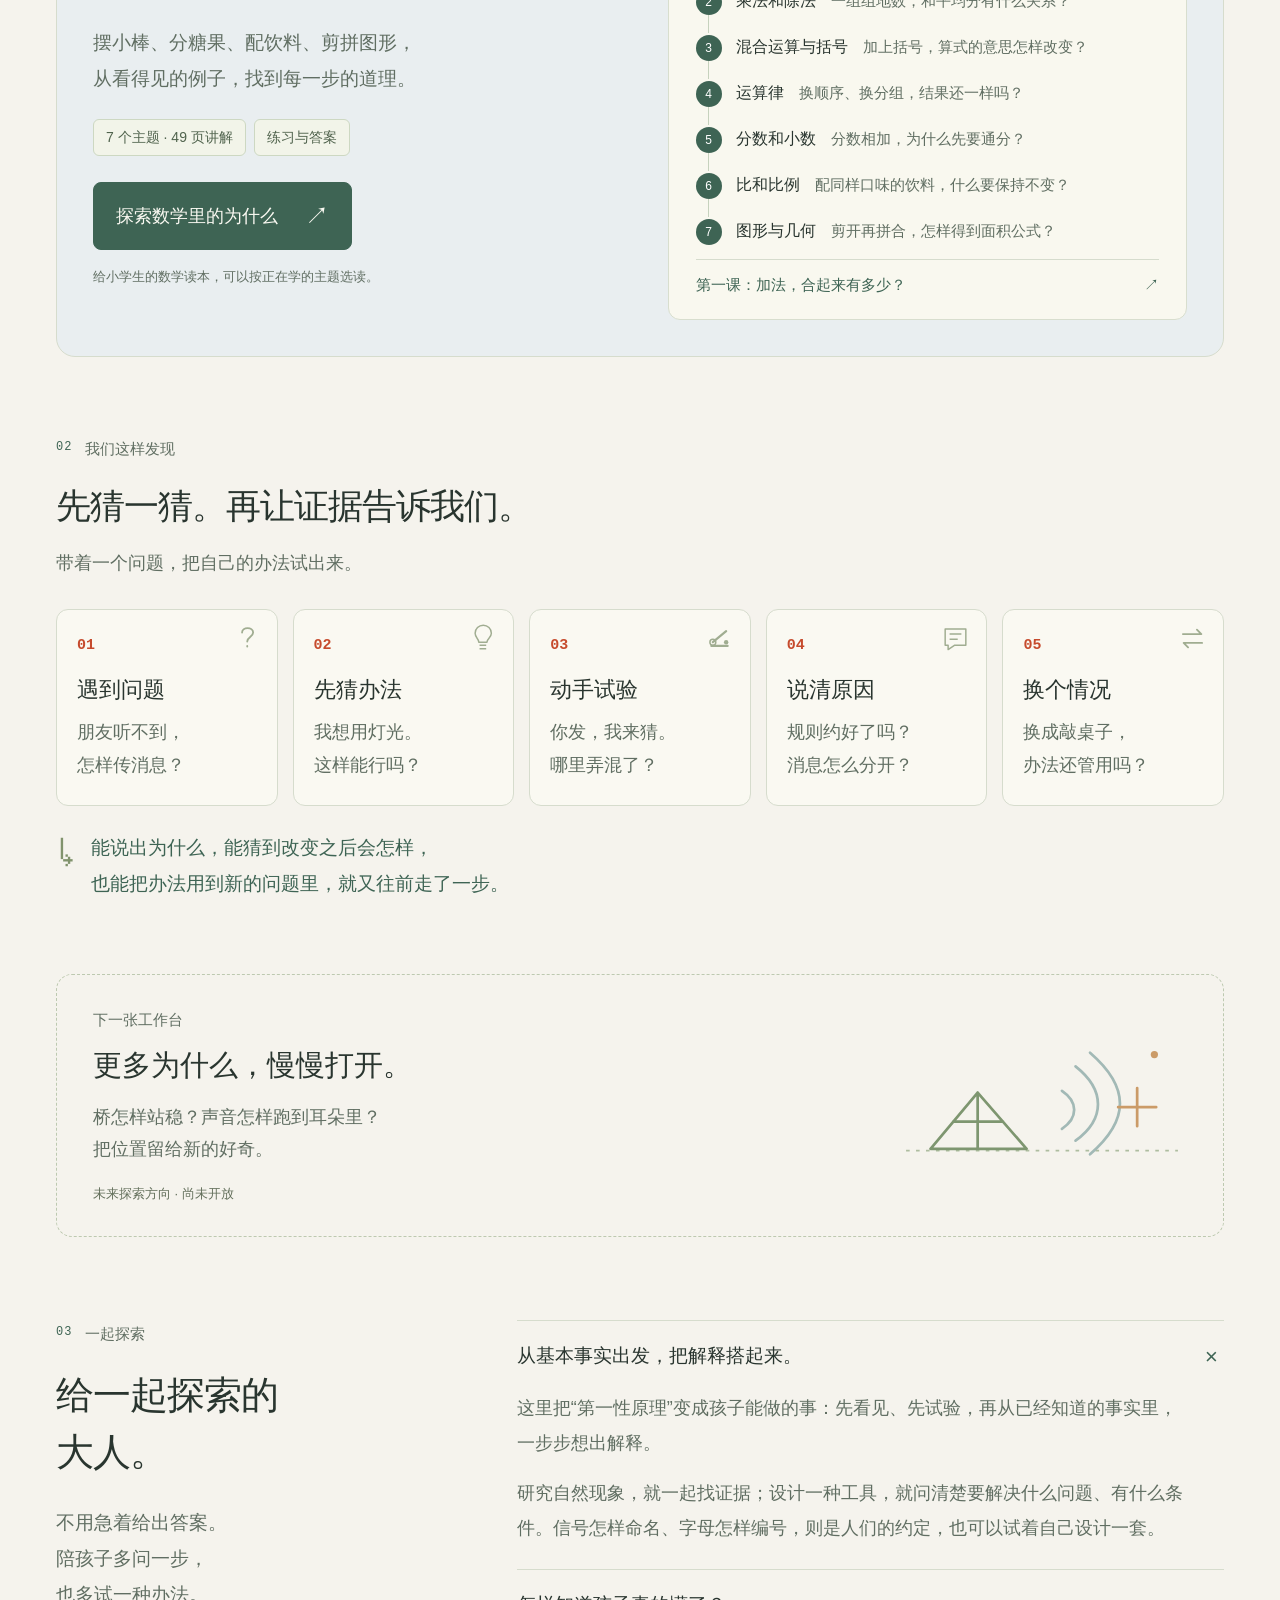
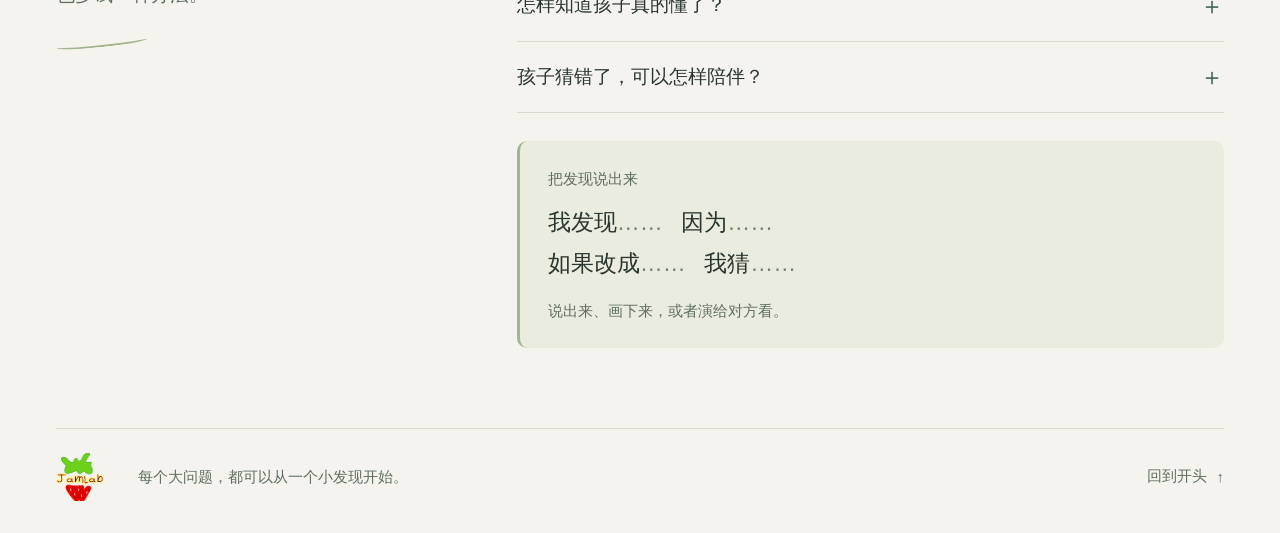
==== commit 09b38312: "Add Math for Kids to the children's learning collection" ====
--- a/kids/index.html
+++ b/kids/index.html
@@ -4,7 +4,7 @@
   <meta charset="UTF-8">
   <meta name="viewport" content="width=device-width, initial-scale=1">
   <meta name="theme-color" content="#f5f3ed">
-  <meta name="description" content="jamlab 小小实验室，给孩子的知识探索。从一个小问题开始，猜一猜、动手试，理解世界为什么会这样。第一站：《编码》给孩子。">
+  <meta name="description" content="jamlab 小小实验室，给孩子的知识探索。从一个小问题开始，猜一猜、动手试，理解世界为什么会这样。探索《编码》给孩子与数学为什么长这样。">
   <title>小小实验室 — 这个世界，为什么会这样？ · jamlab</title>
   <link rel="canonical" href="https://jamlabq.github.io/kids/">
   <link rel="icon" href="../assets/favicon.png" type="image/png" sizes="32x32">
@@ -43,7 +43,7 @@
 
     <section id="explore" class="section explore" aria-labelledby="explore-title">
       <div class="section-heading"><h2 id="explore-title" class="section-label"><span>01</span> 现在可以开始</h2><p>一次选一两关，慢慢来。</p></div>
-      <article class="course-card" aria-labelledby="course-title">
+      <article id="code-course" class="course-card" aria-labelledby="course-title">
         <div class="course-top"><p>《编码》给孩子 <span lang="en">/ Code for Kids</span></p><span class="open-badge"><i aria-hidden="true"></i> 已开放</span></div>
         <div class="course-layout">
           <div class="course-copy">
@@ -63,6 +63,31 @@
               <li><span class="path-number">5</span><div><strong>画出世界</strong><span>数字怎样成为文字和图像？</span></div></li>
             </ol>
             <a class="first-stop" href="https://jamlabq.github.io/code-for-kids/ch1-flashlight.html"><span>第一站：手电筒能说话吗？</span><span aria-hidden="true">↗</span></a>
+          </div>
+        </div>
+      </article>
+      <article id="math-course" class="course-card math-course" aria-labelledby="math-title">
+        <div class="course-top"><p>数学为什么长这样 <span lang="en">/ Math for Kids</span></p><span class="open-badge"><i aria-hidden="true"></i> 已开放</span></div>
+        <div class="course-layout">
+          <div class="course-copy">
+            <h3 id="math-title">算式和公式，<br>为什么这样算？</h3>
+            <p>摆小棒、分糖果、配饮料、剪拼图形，<br class="wide-break">从看得见的例子，找到每一步的道理。</p>
+            <ul class="course-tags" aria-label="专题特点"><li>7 个主题 · 49 页讲解</li><li>练习与答案</li></ul>
+            <a class="button" href="https://jamlabq.github.io/math-for-kids/">探索数学里的为什么 <span aria-hidden="true">↗</span></a>
+            <p class="course-credit">给小学生的数学读本，可以按正在学的主题选读。</p>
+          </div>
+          <div class="course-route">
+            <h4>从小例子，走到数学里的道理</h4>
+            <ol class="question-path">
+              <li><span class="path-number">1</span><div><strong>加减法与数位</strong><span>加法竖式为什么要对齐数位？</span></div></li>
+              <li><span class="path-number">2</span><div><strong>乘法和除法</strong><span>一组组地数，和平均分有什么关系？</span></div></li>
+              <li><span class="path-number">3</span><div><strong>混合运算与括号</strong><span>加上括号，算式的意思怎样改变？</span></div></li>
+              <li><span class="path-number">4</span><div><strong>运算律</strong><span>换顺序、换分组，结果还一样吗？</span></div></li>
+              <li><span class="path-number">5</span><div><strong>分数和小数</strong><span>分数相加，为什么先要通分？</span></div></li>
+              <li><span class="path-number">6</span><div><strong>比和比例</strong><span>配同样口味的饮料，什么要保持不变？</span></div></li>
+              <li><span class="path-number">7</span><div><strong>图形与几何</strong><span>剪开再拼合，怎样得到面积公式？</span></div></li>
+            </ol>
+            <a class="first-stop" href="https://jamlabq.github.io/math-for-kids/page-01.html"><span>第一课：加法，合起来有多少？</span><span aria-hidden="true">↗</span></a>
           </div>
         </div>
       </article>
--- a/kids/styles.css
+++ b/kids/styles.css
@@ -60,6 +60,8 @@
 .section-heading { display: flex; align-items: center; flex-wrap: wrap; justify-content: space-between; gap: 12px; margin-bottom: 24px; }
 .section-heading > p { font-size: 16px; line-height: 1.7; color: var(--muted); }
 .course-card { padding: 30px 36px 36px; border: 1px solid var(--line); border-radius: 19px; background: var(--sage); }
+.course-card + .course-card { margin-top: 28px; }
+.math-course { background: #e9eef0; }
 .course-top { display: flex; justify-content: space-between; align-items: center; gap: 18px; margin-bottom: 28px; }
 .course-top > p { font-size: 20px; line-height: 1.8; color: var(--green); font-weight: 600; }
 .course-top > p span { font-size: 13px; font-weight: 400; margin-left: 8px; white-space: nowrap; }
